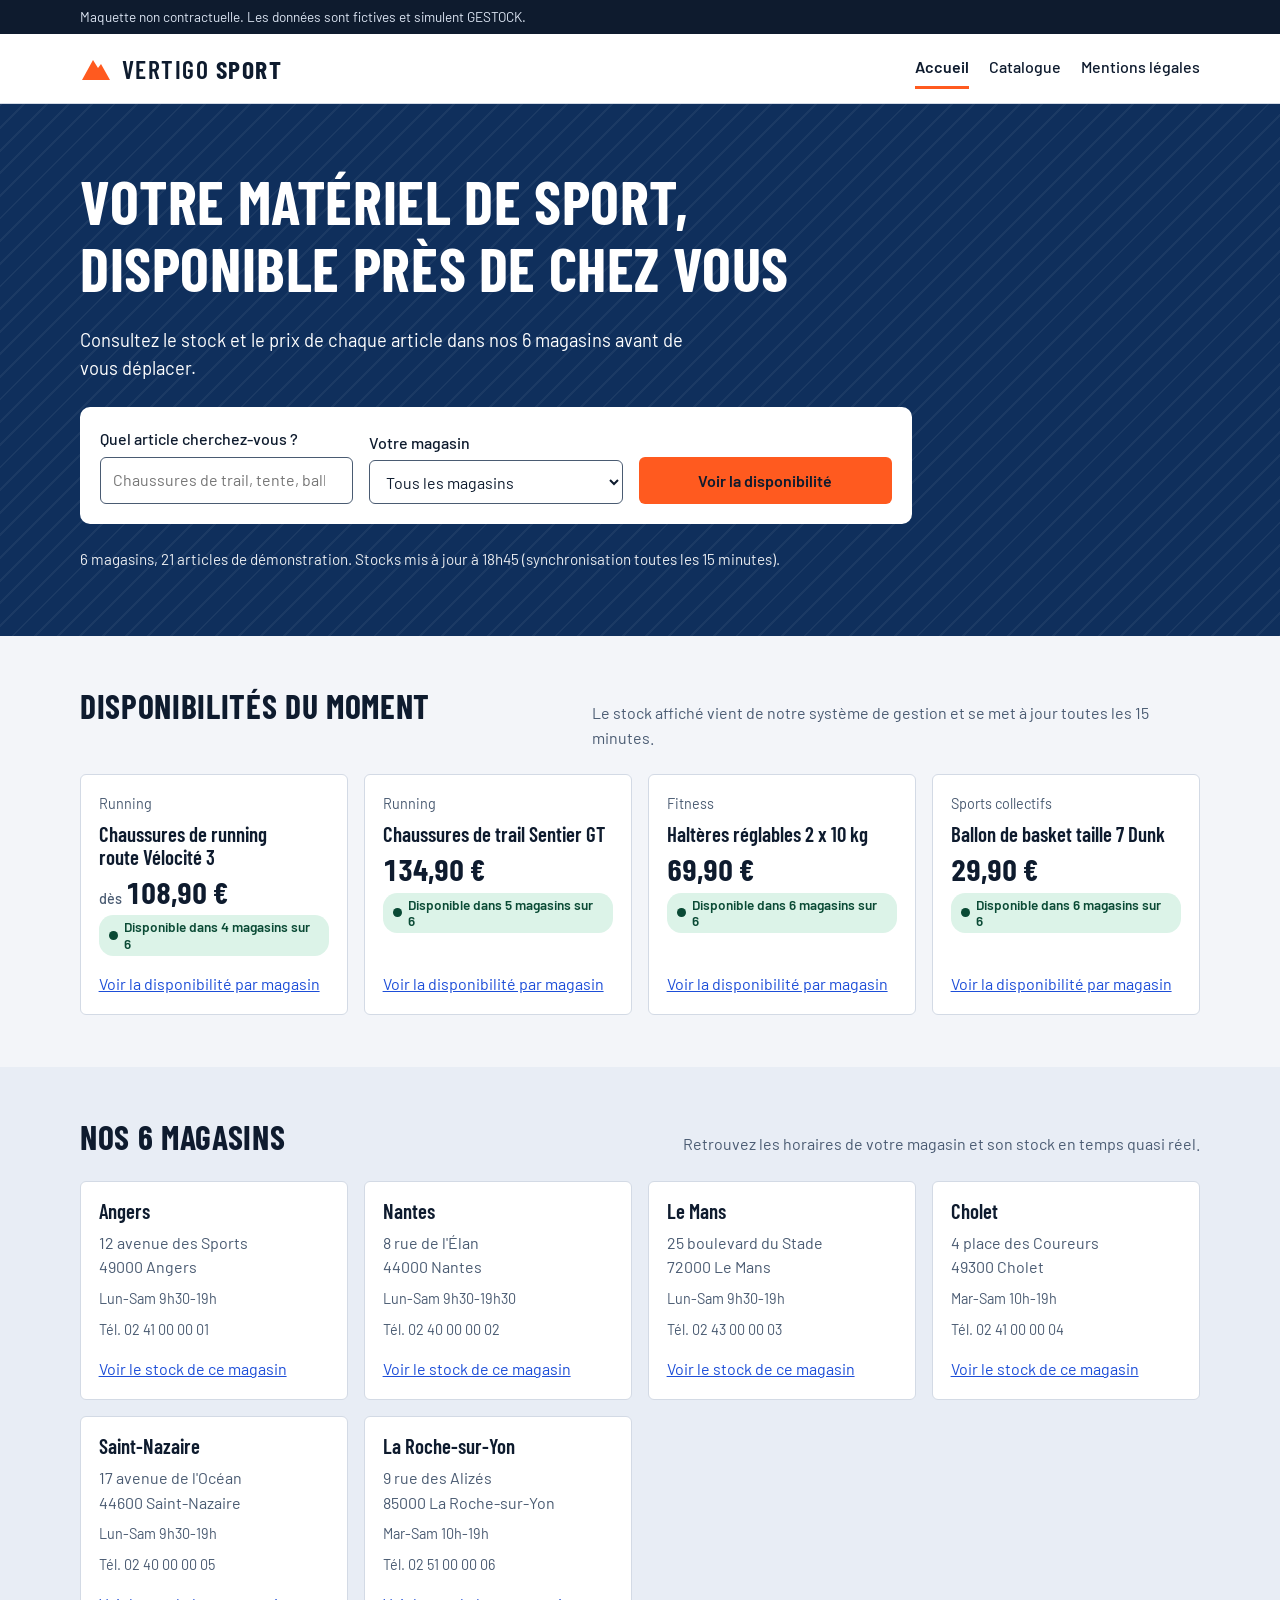
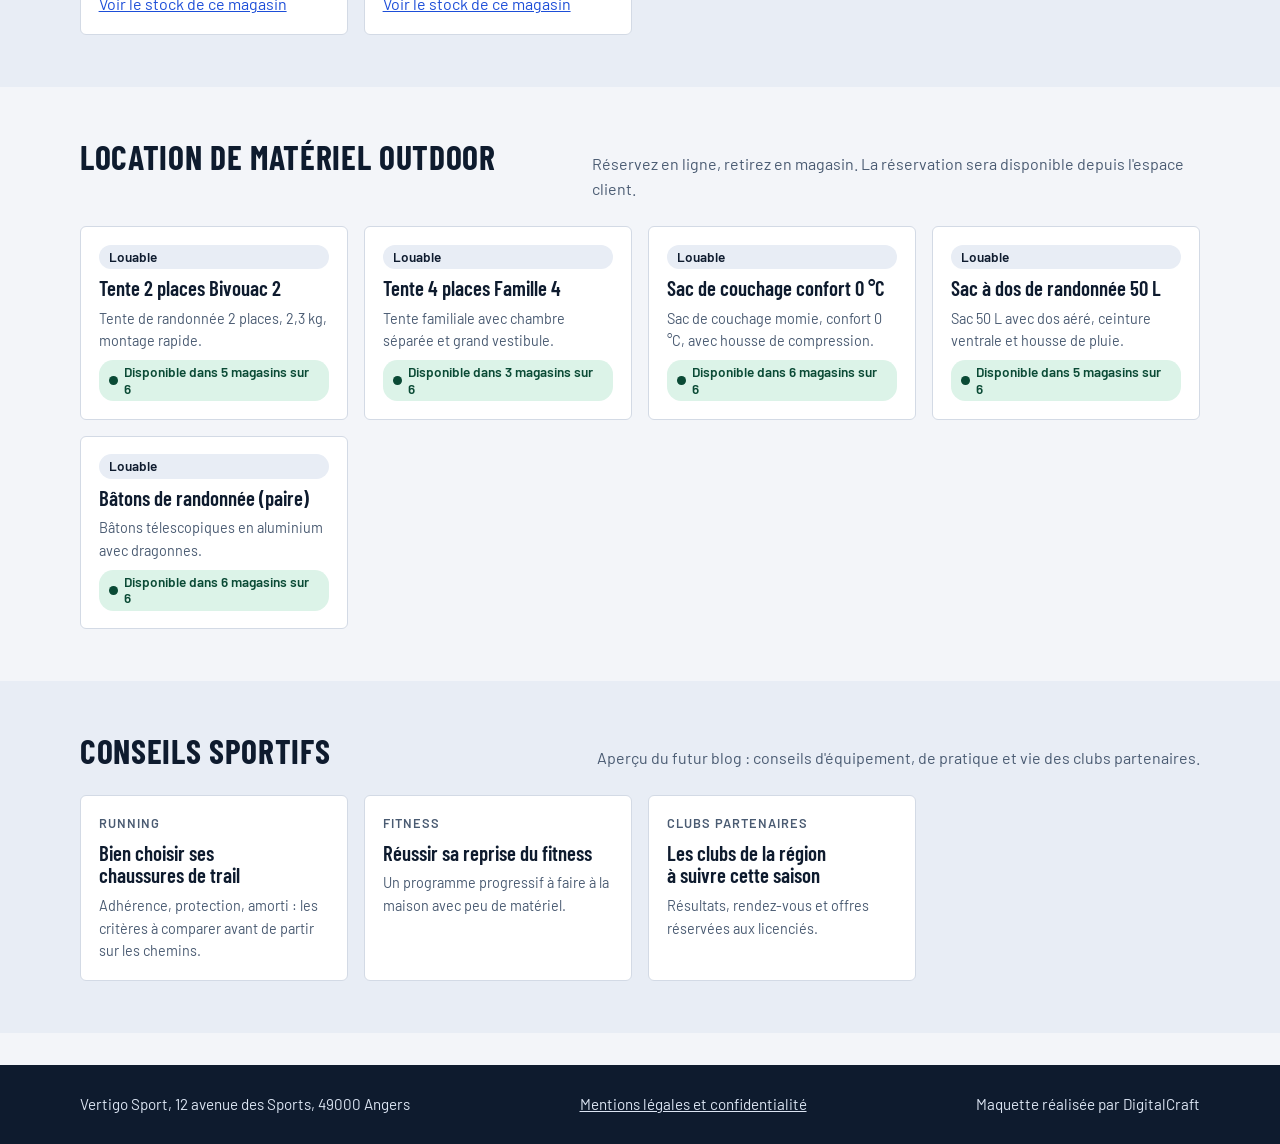
==== index.html @ e4463657 "first commit" ====
<!doctype html>
<html lang="fr">
<head>
  <meta charset="utf-8">
  <meta name="viewport" content="width=device-width, initial-scale=1">
  <title>Vertigo Sport Pays de la Loire</title>
  <meta name="description" content="Vertigo Sport, magasins de sport à Angers, Nantes, Le Mans, Cholet, Saint-Nazaire et La Roche-sur-Yon. Consultez le stock et le prix avant de vous déplacer.">
  <link rel="stylesheet" href="https://fonts.googleapis.com/css2?family=Barlow:wght@400;500;600&family=Barlow+Condensed:wght@600;700&display=swap">
  <link rel="stylesheet" href="css/style.css">
</head>
<body>
  <a class="skip" href="#contenu">Aller au contenu</a>
  <div class="bandeau-maquette"><div class="wrap">Maquette non contractuelle. Les données sont fictives et simulent GESTOCK.</div></div>

  <header class="entete">
    <div class="wrap entete-interieur">
      <a class="logo" href="index.html" aria-label="Vertigo Sport, accueil">
        <svg class="logo-pic" viewBox="0 0 32 32" width="32" height="32" aria-hidden="true"><path d="M2 27 13 7l5 8 3-4 9 16z" fill="currentColor"/></svg>
        <span class="logo-texte">VERTIGO <b>SPORT</b></span>
      </a>
      <nav aria-label="Navigation principale">
        <ul class="menu">
          <li><a href="index.html" aria-current="page">Accueil</a></li>
          <li><a href="catalogue.html">Catalogue</a></li>
          <li><a href="mentions-legales.html">Mentions légales</a></li>
        </ul>
      </nav>
    </div>
  </header>

  <main id="contenu">
    <section class="hero" aria-labelledby="titre-hero">
      <div class="wrap">
        <h1 id="titre-hero">Votre matériel de sport, disponible près de chez vous</h1>
        <p class="hero-texte">Consultez le stock et le prix de chaque article dans nos 6 magasins avant de vous déplacer.</p>
        <form class="hero-form" action="catalogue.html" method="get">
          <div>
            <label for="hero-recherche">Quel article cherchez-vous ?</label>
            <input type="search" id="hero-recherche" name="q" placeholder="Chaussures de trail, tente, ballon...">
          </div>
          <div>
            <label for="hero-magasin">Votre magasin</label>
            <select id="hero-magasin" name="magasin"></select>
          </div>
          <button class="bouton" type="submit">Voir la disponibilité</button>
        </form>
        <p class="hero-info" id="hero-info"></p>
      </div>
    </section>

    <section class="section" aria-labelledby="titre-dispo">
      <div class="wrap">
        <div class="section-tete">
          <h2 id="titre-dispo">Disponibilités du moment</h2>
          <p>Le stock affiché vient de notre système de gestion et se met à jour toutes les 15 minutes.</p>
        </div>
        <div class="grille" id="a-la-une"></div>
      </div>
    </section>

    <section class="section section-fond" aria-labelledby="titre-magasins">
      <div class="wrap">
        <div class="section-tete">
          <h2 id="titre-magasins">Nos 6 magasins</h2>
          <p>Retrouvez les horaires de votre magasin et son stock en temps quasi réel.</p>
        </div>
        <div class="grille" id="liste-magasins"></div>
      </div>
    </section>

    <section class="section" aria-labelledby="titre-location">
      <div class="wrap">
        <div class="section-tete">
          <h2 id="titre-location">Location de matériel outdoor</h2>
          <p>Réservez en ligne, retirez en magasin. La réservation sera disponible depuis l'espace client.</p>
        </div>
        <div class="grille" id="liste-location"></div>
      </div>
    </section>

    <section class="section section-fond" aria-labelledby="titre-blog">
      <div class="wrap">
        <div class="section-tete">
          <h2 id="titre-blog">Conseils sportifs</h2>
          <p>Aperçu du futur blog : conseils d'équipement, de pratique et vie des clubs partenaires.</p>
        </div>
        <div class="grille">
          <article class="fiche blog-carte">
            <p class="etiquette">Running</p>
            <h3>Bien choisir ses chaussures de trail</h3>
            <p class="petit">Adhérence, protection, amorti : les critères à comparer avant de partir sur les chemins.</p>
          </article>
          <article class="fiche blog-carte">
            <p class="etiquette">Fitness</p>
            <h3>Réussir sa reprise du fitness</h3>
            <p class="petit">Un programme progressif à faire à la maison avec peu de matériel.</p>
          </article>
          <article class="fiche blog-carte">
            <p class="etiquette">Clubs partenaires</p>
            <h3>Les clubs de la région à suivre cette saison</h3>
            <p class="petit">Résultats, rendez-vous et offres réservées aux licenciés.</p>
          </article>
        </div>
      </div>
    </section>
  </main>

  <footer class="pied">
    <div class="wrap">
      <p>Vertigo Sport, 12 avenue des Sports, 49000 Angers</p>
      <p><a href="mentions-legales.html">Mentions légales et confidentialité</a></p>
      <p>Maquette réalisée par DigitalCraft</p>
    </div>
  </footer>

  <script src="js/donnees.js"></script>
  <script src="js/commun.js"></script>
  <script src="js/accueil.js"></script>
</body>
</html>
---- css/style.css ----
/* ==========================================================================
   Maquette Vertigo Sport : feuille de style commune aux 3 pages
   Concept : bandeau "maquette" > en-tête > contenu en grille > pied de page
   ========================================================================== */

/* ---- 1. Palette et typographie (thème clair par défaut) ---------------- */
:root {
  --bg: #f3f5f9;            /* fond de page, gris bleuté */
  --surface: #ffffff;       /* cartes, tableaux, champs */
  --surface-2: #e8edf5;     /* zones secondaires */
  --ink: #0e1b2e;           /* texte principal */
  --muted: #4a5b72;         /* texte secondaire */
  --line: #d3dae5;          /* filets et bordures */
  --hero-bg: #0f2f5c;       /* bandeau d'accueil */
  --hero-ink: #ffffff;
  --band-bg: #0e1b2e;       /* bandeau "maquette" */
  --band-ink: #dbe4f2;
  --accent: #ff5a1f;        /* orange signal : boutons principaux */
  --accent-ink: #0e1b2e;
  --link: #1d4ed8;
  --focus: #1d4ed8;
  --ok-bg: #dcf3e8;   --ok-ink: #0a4a35;
  --warn-bg: #fdebc8; --warn-ink: #6b3f05;
  --bad-bg: #fbe0e0;  --bad-ink: #7a1b1b;

  --font-display: "Barlow Condensed", "Arial Narrow", "Roboto Condensed", system-ui, sans-serif;
  --font-body: "Barlow", system-ui, "Segoe UI", Arial, sans-serif;
  --radius: 6px;
  --max: 72rem;
}

@media (prefers-color-scheme: dark) {
  :root:not([data-theme="light"]) {
    --bg: #0a1424; --surface: #111e33; --surface-2: #182843;
    --ink: #e8eef8; --muted: #a6b4c9; --line: #26385a;
    --hero-bg: #0d2347; --hero-ink: #ffffff;
    --band-bg: #050b15; --band-ink: #b7c4d9;
    --accent: #ff6a33; --accent-ink: #0e1b2e;
    --link: #8db4ff; --focus: #8db4ff;
    --ok-bg: #0f3d2d;   --ok-ink: #9be6c3;
    --warn-bg: #4a3207; --warn-ink: #fbd58a;
    --bad-bg: #4a1717;  --bad-ink: #f6b4b4;
    color-scheme: dark;
  }
}
:root[data-theme="dark"] {
  --bg: #0a1424; --surface: #111e33; --surface-2: #182843;
  --ink: #e8eef8; --muted: #a6b4c9; --line: #26385a;
  --hero-bg: #0d2347; --hero-ink: #ffffff;
  --band-bg: #050b15; --band-ink: #b7c4d9;
  --accent: #ff6a33; --accent-ink: #0e1b2e;
  --link: #8db4ff; --focus: #8db4ff;
  --ok-bg: #0f3d2d;   --ok-ink: #9be6c3;
  --warn-bg: #4a3207; --warn-ink: #fbd58a;
  --bad-bg: #4a1717;  --bad-ink: #f6b4b4;
  color-scheme: dark;
}

/* ---- 2. Base ------------------------------------------------------------ */
*, *::before, *::after { box-sizing: border-box; }
body {
  margin: 0;
  background: var(--bg);
  color: var(--ink);
  font-family: var(--font-body);
  font-size: 1rem;
  line-height: 1.55;
}
h1, h2, h3 {
  font-family: var(--font-display);
  line-height: 1.1;
  margin: 0;
  text-wrap: balance;
}
h1 { font-size: clamp(2.3rem, 6.5vw, 3.8rem); font-weight: 700; text-transform: uppercase; letter-spacing: 0.01em; }
h2 { font-size: clamp(1.6rem, 4vw, 2.1rem); font-weight: 700; text-transform: uppercase; letter-spacing: 0.02em; }
h3 { font-size: 1.3rem; font-weight: 600; }
p { margin: 0; }
a { color: var(--link); }
img, svg { max-width: 100%; }
:focus-visible { outline: 3px solid var(--focus); outline-offset: 2px; }
.sr-only {
  position: absolute; width: 1px; height: 1px; padding: 0; margin: -1px;
  overflow: hidden; clip: rect(0, 0, 0, 0); white-space: nowrap; border: 0;
}
.skip {
  position: absolute; left: 0.5rem; top: -4rem; z-index: 20;
  background: var(--accent); color: var(--accent-ink); padding: 0.6rem 1rem; border-radius: var(--radius);
  font-weight: 600;
}
.skip:focus { top: 0.5rem; }

/* Conteneur : gouttière de 16 px minimum de chaque côté */
.wrap {
  width: 100%;
  max-width: var(--max);
  margin-inline: auto;
  padding-left: max(16px, env(safe-area-inset-left, 0px));
  padding-right: max(16px, env(safe-area-inset-right, 0px));
}

/* ---- 3. Bandeau "maquette" et en-tête ----------------------------------- */
.bandeau-maquette { background: var(--band-bg); color: var(--band-ink); font-size: 0.85rem; }
.bandeau-maquette .wrap { padding-block: 0.4rem; }

.entete { background: var(--surface); border-bottom: 1px solid var(--line); }
.entete-interieur { display: flex; flex-wrap: wrap; align-items: center; justify-content: space-between; gap: 0.5rem 2rem; padding-block: 0.9rem; }
.logo { display: inline-flex; align-items: center; gap: 0.6rem; color: var(--ink); text-decoration: none; }
.logo-pic { color: var(--accent); flex: none; }
.logo-texte { font-family: var(--font-display); font-weight: 600; font-size: 1.6rem; letter-spacing: 0.06em; line-height: 1; }
.logo-texte b { font-weight: 700; }
.menu { display: flex; flex-wrap: wrap; gap: 0.25rem 1.25rem; list-style: none; margin: 0; padding: 0; }
.menu a { display: inline-block; padding: 0.4rem 0; color: var(--ink); text-decoration: none; font-weight: 500; border-bottom: 3px solid transparent; }
.menu a:hover { border-bottom-color: var(--line); }
.menu a[aria-current="page"] { border-bottom-color: var(--accent); font-weight: 600; }

/* ---- 4. Boutons et champs ----------------------------------------------- */
.bouton {
  display: inline-block; cursor: pointer; text-decoration: none; text-align: center;
  font: 600 1rem/1.2 var(--font-body);
  padding: 0.75rem 1.25rem; border-radius: var(--radius); border: 2px solid transparent;
  background: var(--accent); color: var(--accent-ink);
}
.bouton:hover { filter: brightness(1.06); }
.bouton-discret { background: transparent; color: var(--ink); border-color: var(--line); }
.bouton-discret:hover { border-color: var(--muted); filter: none; }

label { display: block; font-weight: 500; margin-bottom: 0.3rem; }
input[type="text"], input[type="search"], input[type="email"], input[type="password"], select {
  width: 100%; font: inherit; color: var(--ink); background: var(--surface);
  border: 1px solid var(--muted); border-radius: var(--radius); padding: 0.65rem 0.75rem;
}
.case { display: flex; gap: 0.6rem; align-items: flex-start; margin-bottom: 0.75rem; }
.case input { margin-top: 0.3rem; width: 1.1rem; height: 1.1rem; flex: none; }
.case label { margin: 0; font-weight: 400; }

/* ---- 5. Accueil ---------------------------------------------------------- */
.hero {
  background-color: var(--hero-bg);
  background-image: repeating-linear-gradient(135deg, rgba(255,255,255,0.05) 0 2px, transparent 2px 16px);
  color: var(--hero-ink);
}
.hero .wrap { padding-block: clamp(2rem, 6vw, 4rem); display: grid; grid-template-columns: minmax(0, 1fr); gap: 1.5rem; }
.hero .wrap > * { min-width: 0; }
.hero-texte { max-width: 40rem; font-size: 1.15rem; }
.hero-form {
  background: var(--surface); color: var(--ink); border-radius: 10px;
  padding: 1.25rem; display: grid; gap: 1rem; max-width: 52rem;
  grid-template-columns: repeat(auto-fit, minmax(14rem, 1fr)); align-items: end;
}
.hero-form > * { min-width: 0; }
.hero-info { font-size: 0.95rem; opacity: 0.9; }

.section { padding-block: clamp(2rem, 5vw, 3.25rem); }
.section-fond { background: var(--surface-2); }
.section-tete { display: flex; flex-wrap: wrap; align-items: baseline; justify-content: space-between; gap: 0.5rem 1.5rem; margin-bottom: 1.5rem; }
.section-tete p { color: var(--muted); max-width: 38rem; }

.grille { display: grid; gap: 1rem; grid-template-columns: repeat(auto-fill, minmax(15.5rem, 1fr)); }
.grille > * { min-width: 0; }

.fiche {
  background: var(--surface); border: 1px solid var(--line); border-radius: var(--radius);
  padding: 1.1rem; display: flex; flex-direction: column; gap: 0.5rem;
}
.fiche address { font-style: normal; color: var(--muted); }
.fiche .bas { margin-top: auto; padding-top: 0.5rem; }
.fiche .petit { font-size: 0.9rem; color: var(--muted); }

.blog-carte .etiquette { font-size: 0.8rem; text-transform: uppercase; letter-spacing: 0.08em; color: var(--muted); font-weight: 600; }

/* ---- 6. Pastilles de stock ---------------------------------------------- */
.badge {
  display: inline-flex; align-items: center; gap: 0.4rem;
  font-size: 0.85rem; font-weight: 600; line-height: 1.2;
  padding: 0.25rem 0.65rem; border-radius: 0.9rem;
}
.badge::before { content: ""; width: 0.55rem; height: 0.55rem; border-radius: 50%; background: currentColor; flex: none; }
.badge-ok { background: var(--ok-bg); color: var(--ok-ink); }
.badge-faible { background: var(--warn-bg); color: var(--warn-ink); }
.badge-rupture { background: var(--bad-bg); color: var(--bad-ink); }
.badge-info { background: var(--surface-2); color: var(--ink); }
.badge-info::before { display: none; }

/* ---- 7. Catalogue -------------------------------------------------------- */
.page-titre { padding-block: 1.75rem 0.5rem; }
.page-titre p { color: var(--muted); margin-top: 0.5rem; }
.catalogue { display: grid; gap: 1.5rem; padding-block: 1rem 3rem; }
@media (min-width: 56rem) { .catalogue { grid-template-columns: 17rem minmax(0, 1fr); align-items: start; } }

.filtres { background: var(--surface); border: 1px solid var(--line); border-radius: var(--radius); padding: 1.1rem; display: grid; gap: 1rem; }
.filtres h2 { font-size: 1.3rem; }
.filtres .champ { min-width: 0; }

.resultats-tete { display: flex; flex-wrap: wrap; justify-content: space-between; align-items: baseline; gap: 0.25rem 1rem; margin-bottom: 1rem; }
.resultats-tete .compteur { font-weight: 600; }
.sync { color: var(--muted); font-size: 0.95rem; }

.cartes { display: grid; gap: 1rem; grid-template-columns: repeat(auto-fill, minmax(16rem, 1fr)); }
.cartes > * { min-width: 0; }
.carte { background: var(--surface); border: 1px solid var(--line); border-radius: var(--radius); display: flex; flex-direction: column; overflow: hidden; }
.carte-visuel {
  aspect-ratio: 16 / 9; max-width: 100%; display: flex; align-items: flex-end; padding: 0.75rem 1rem;
  background-color: var(--surface-2);
  background-image: repeating-linear-gradient(135deg, rgba(14,27,46,0.05) 0 2px, transparent 2px 14px);
  border-bottom: 1px solid var(--line);
}
.carte-marque { font-family: var(--font-display); font-weight: 700; font-size: 1.5rem; text-transform: uppercase; letter-spacing: 0.08em; color: var(--muted); }
.carte-corps { padding: 1rem; display: flex; flex-direction: column; gap: 0.55rem; flex: 1; }
.carte-meta { font-size: 0.8rem; text-transform: uppercase; letter-spacing: 0.08em; color: var(--muted); font-weight: 600; }
.carte-desc { color: var(--muted); font-size: 0.95rem; }
.carte-prix { font-family: var(--font-display); font-size: 1.9rem; font-weight: 700; font-variant-numeric: tabular-nums; line-height: 1; }
.carte-prix .des { font-family: var(--font-body); font-size: 0.9rem; font-weight: 500; color: var(--muted); margin-right: 0.3rem; }
.carte-ref { font-size: 0.8rem; color: var(--muted); font-variant-numeric: tabular-nums; margin-top: auto; padding-top: 0.25rem; }

details.dispo { border-top: 1px solid var(--line); padding-top: 0.6rem; }
details.dispo summary { cursor: pointer; font-weight: 600; color: var(--link); }
.tableau-defile { overflow-x: auto; margin-top: 0.6rem; }
table { border-collapse: collapse; width: 100%; font-size: 0.9rem; font-variant-numeric: tabular-nums; }
th, td { text-align: left; padding: 0.4rem 0.5rem; border-bottom: 1px solid var(--line); vertical-align: middle; }
th { color: var(--muted); font-weight: 600; white-space: nowrap; }
tr.choisi td { background: var(--surface-2); }

.vide { background: var(--surface); border: 1px dashed var(--muted); border-radius: var(--radius); padding: 2rem 1.25rem; text-align: center; display: grid; gap: 1rem; justify-items: center; }

/* ---- 8. Mentions légales ------------------------------------------------- */
.texte { max-width: 46rem; padding-block: 1rem 3rem; }
.texte h2 { margin-top: 2rem; margin-bottom: 0.6rem; }
.texte h3 { margin-top: 1.25rem; margin-bottom: 0.35rem; }
.texte ul, .texte ol { padding-left: 1.25rem; margin: 0.5rem 0; }
.texte li { margin-bottom: 0.35rem; }
.exemple-form { background: var(--surface); border: 1px solid var(--line); border-radius: var(--radius); padding: 1.25rem; display: grid; gap: 0.9rem; margin-top: 1rem; }
.exemple-form .rangee { display: grid; gap: 0.9rem; grid-template-columns: repeat(auto-fit, minmax(12rem, 1fr)); }
.exemple-form .rangee > * { min-width: 0; }
.exemple-form .note { color: var(--muted); font-size: 0.9rem; }
.message { padding: 0.75rem 1rem; border-radius: var(--radius); background: var(--ok-bg); color: var(--ok-ink); font-weight: 500; }

/* ---- 9. Pied de page ----------------------------------------------------- */
.pied { background: var(--band-bg); color: var(--band-ink); margin-top: 2rem; }
.pied .wrap { padding-block: 1.75rem; display: flex; flex-wrap: wrap; gap: 0.75rem 2rem; justify-content: space-between; font-size: 0.95rem; }
.pied a { color: var(--band-ink); }

@media (prefers-reduced-motion: reduce) { * { transition: none !important; animation: none !important; } }
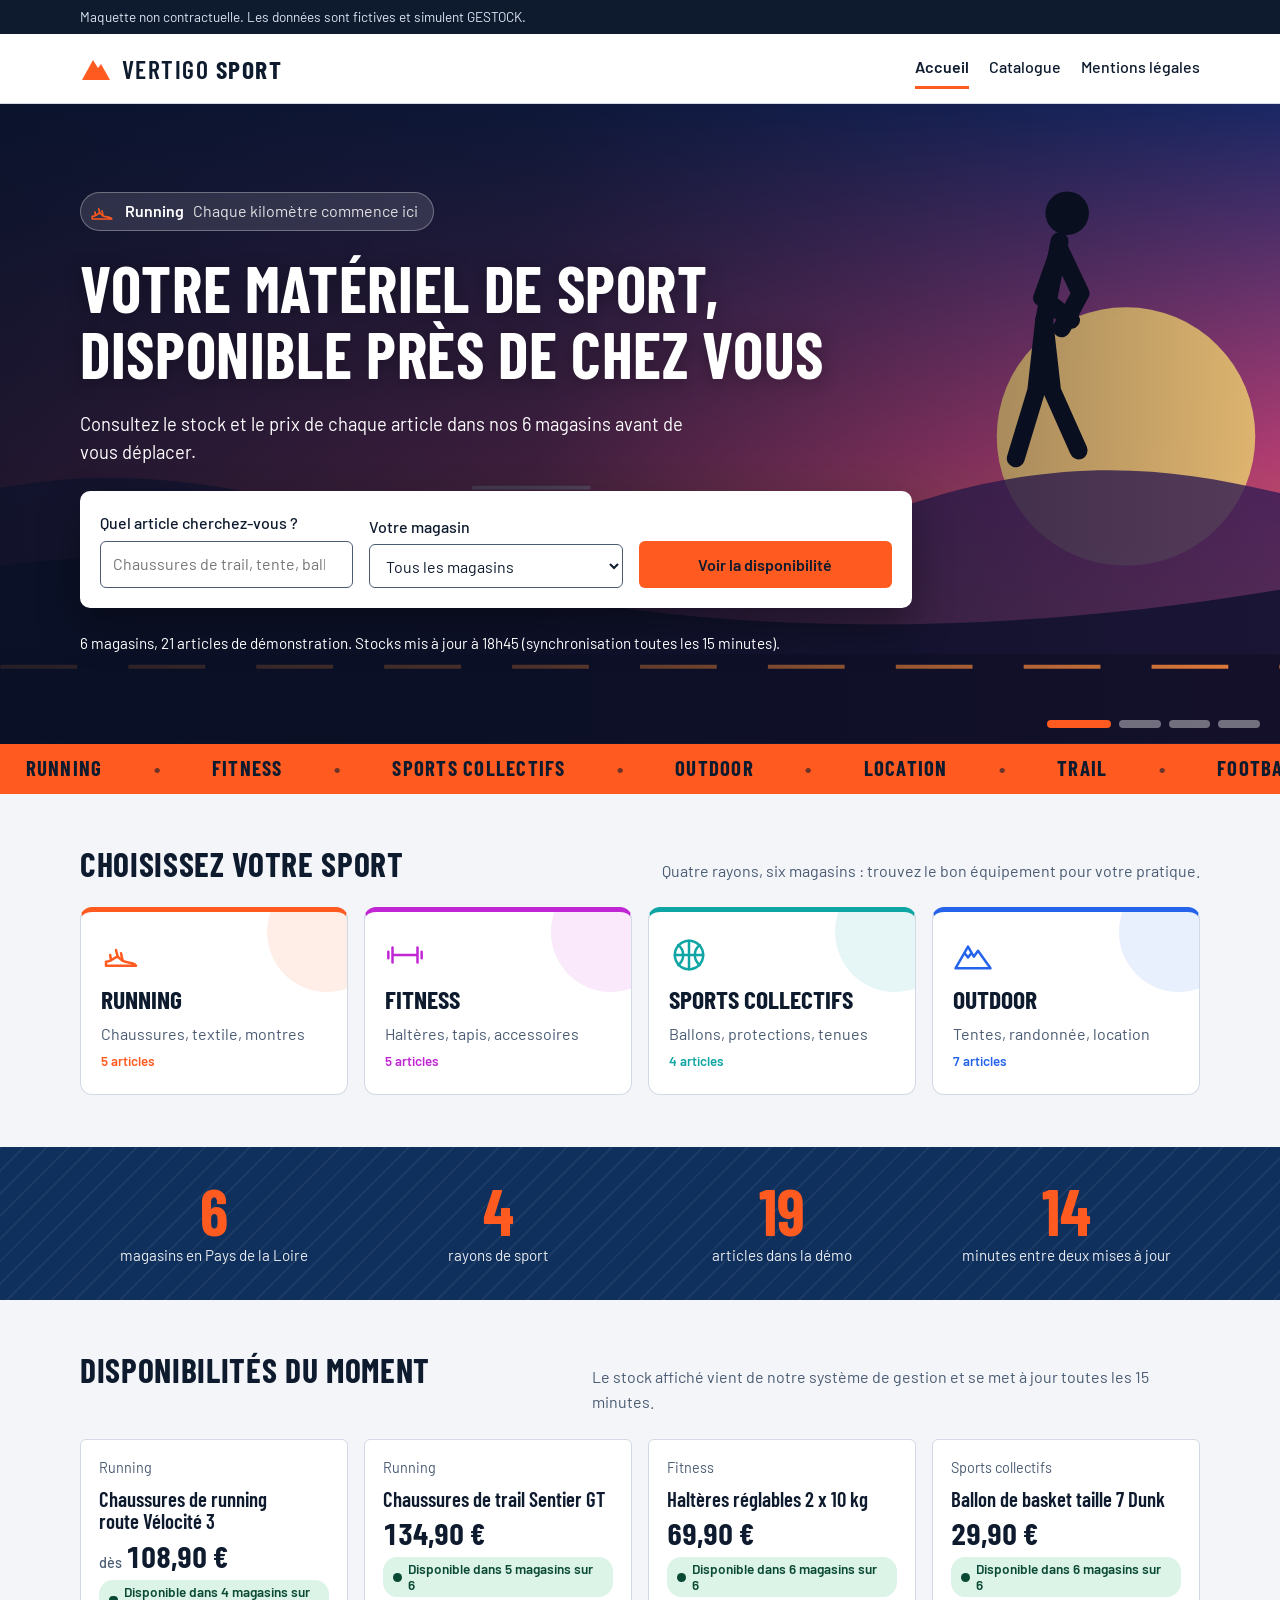
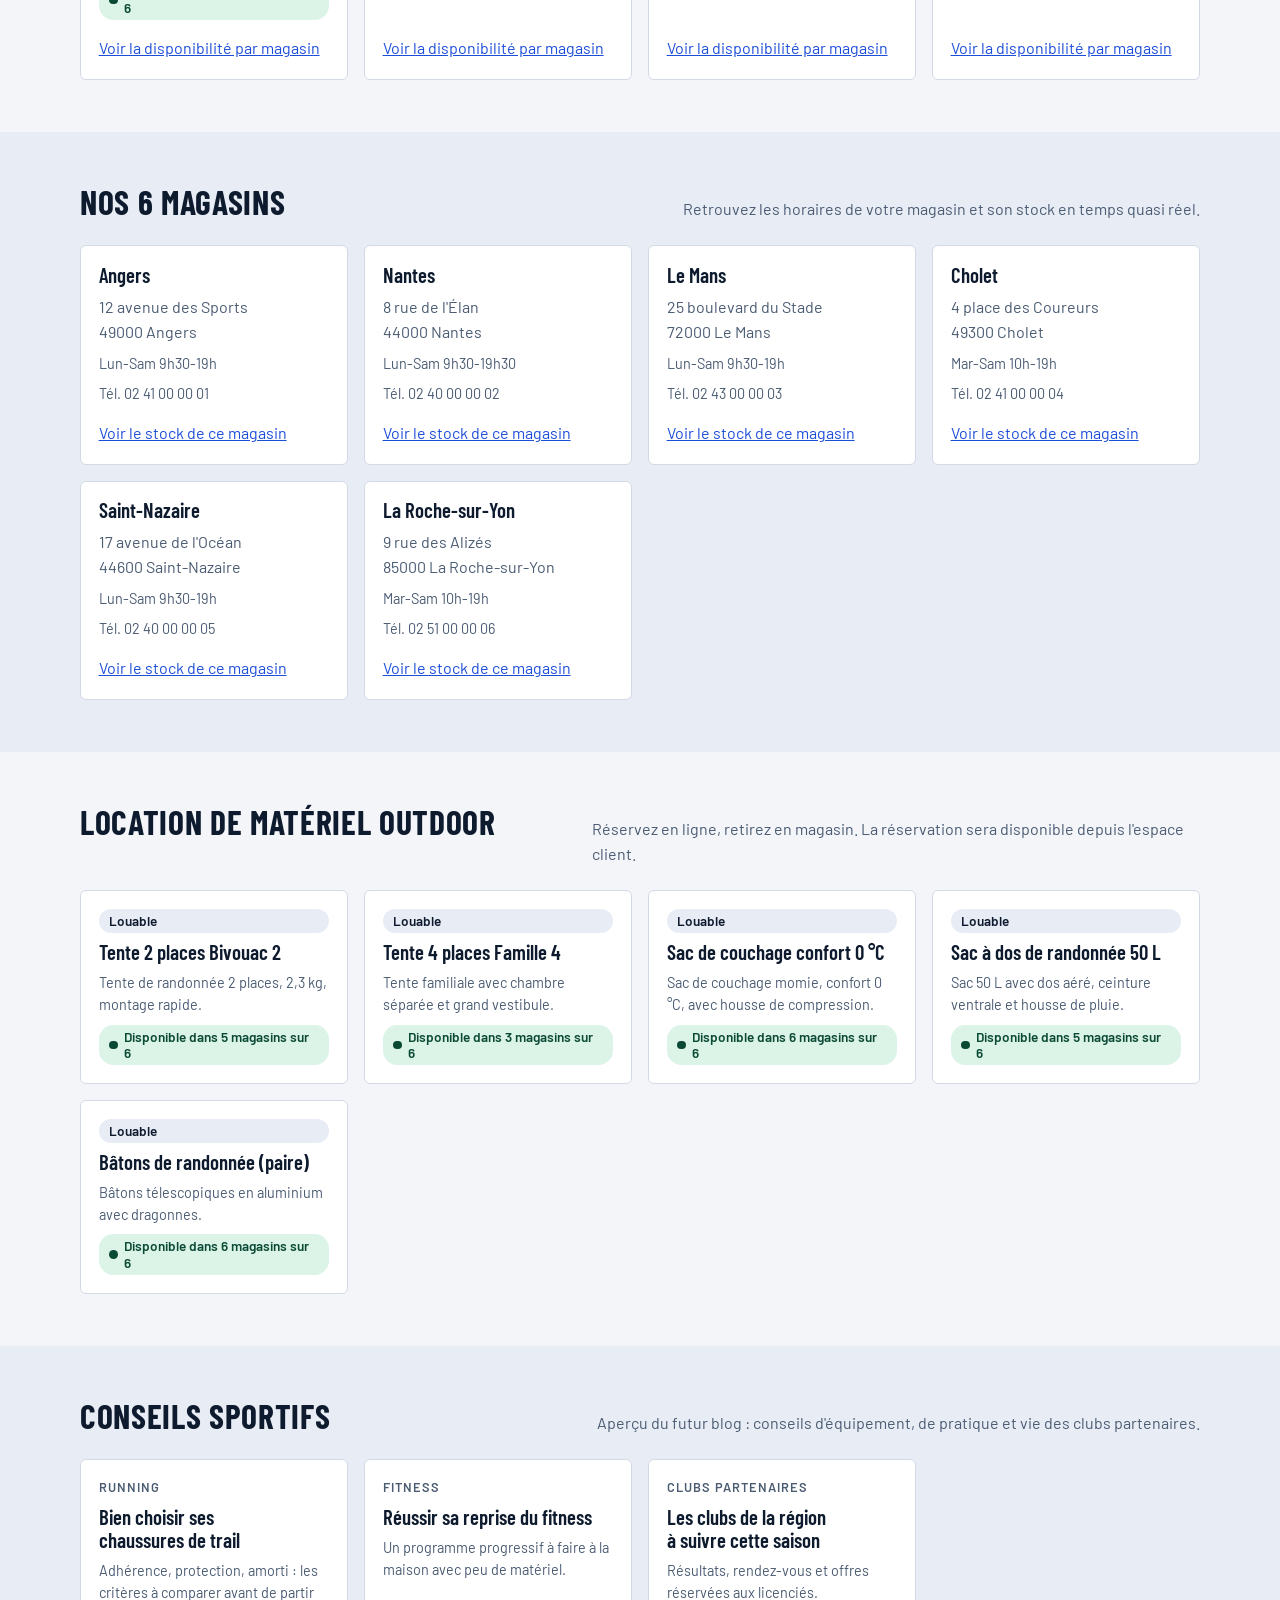
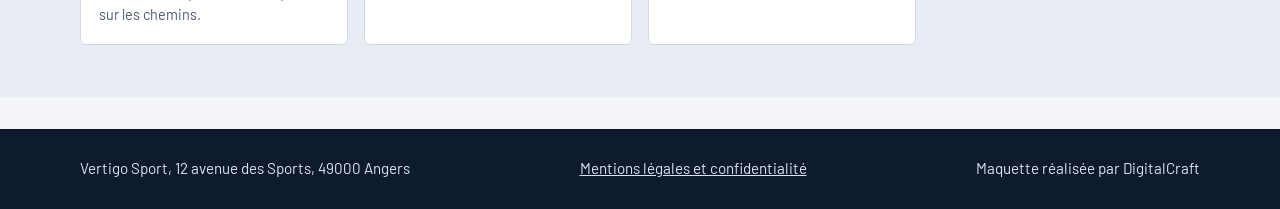
==== commit 583114fd: "new catalogue" ====
--- a/index.html
+++ b/index.html
@@ -7,6 +7,7 @@
   <meta name="description" content="Vertigo Sport, magasins de sport à Angers, Nantes, Le Mans, Cholet, Saint-Nazaire et La Roche-sur-Yon. Consultez le stock et le prix avant de vous déplacer.">
   <link rel="stylesheet" href="https://fonts.googleapis.com/css2?family=Barlow:wght@400;500;600&family=Barlow+Condensed:wght@600;700&display=swap">
   <link rel="stylesheet" href="css/style.css">
+  <link rel="stylesheet" href="css/sport.css">
 </head>
 <body>
   <a class="skip" href="#contenu">Aller au contenu</a>
@@ -30,7 +31,9 @@
 
   <main id="contenu">
     <section class="hero" aria-labelledby="titre-hero">
+      <div class="hero-scenes" aria-hidden="false"></div>
       <div class="wrap">
+        <p class="hero-chip" id="hero-chip" aria-live="off"></p>
         <h1 id="titre-hero">Votre matériel de sport, disponible près de chez vous</h1>
         <p class="hero-texte">Consultez le stock et le prix de chaque article dans nos 6 magasins avant de vous déplacer.</p>
         <form class="hero-form" action="catalogue.html" method="get">
@@ -45,6 +48,27 @@
           <button class="bouton" type="submit">Voir la disponibilité</button>
         </form>
         <p class="hero-info" id="hero-info"></p>
+      </div>
+    </section>
+
+    <div class="ticker" id="ticker" aria-hidden="true"></div>
+
+    <section class="section" aria-labelledby="titre-rayons">
+      <div class="wrap">
+        <div class="section-tete">
+          <h2 id="titre-rayons">Choisissez votre sport</h2>
+          <p>Quatre rayons, six magasins : trouvez le bon équipement pour votre pratique.</p>
+        </div>
+        <div class="rayons" id="rayons"></div>
+      </div>
+    </section>
+
+    <section class="stats" aria-label="Chiffres clés">
+      <div class="wrap">
+        <p class="stat"><b data-compte="magasins">0</b><span>magasins en Pays de la Loire</span></p>
+        <p class="stat"><b data-compte="rayons">0</b><span>rayons de sport</span></p>
+        <p class="stat"><b data-compte="articles">0</b><span>articles dans la démo</span></p>
+        <p class="stat"><b data-compte="minutes">0</b><span>minutes entre deux mises à jour</span></p>
       </div>
     </section>
 
@@ -116,5 +140,6 @@
   <script src="js/donnees.js"></script>
   <script src="js/commun.js"></script>
   <script src="js/accueil.js"></script>
+  <script src="js/sport.js"></script>
 </body>
 </html>
--- a/css/sport.css
+++ b/css/sport.css
@@ -0,0 +1,91 @@
+/* sport.css : couche "ambiance sportive" ajoutée à style.css (héros animé, rayons, chiffres, bandeaux). */
+
+/* ---- Héros avec scènes ---- */
+.hero { position: relative; overflow: hidden; isolation: isolate; }
+.hero .wrap { position: relative; z-index: 2; padding-block: clamp(2.5rem, 8vw, 5.5rem); }
+.hero-scenes { position: absolute; inset: 0; z-index: 0; }
+.scene { position: absolute; inset: 0; opacity: 0; transition: opacity 1s ease; }
+.scene.actif { opacity: 1; }
+.scene svg { width: 100%; height: 100%; display: block; }
+.hero::after { /* voile pour garder le texte lisible sur toutes les scènes */
+  content: ""; position: absolute; inset: 0; z-index: 1; pointer-events: none;
+  background: linear-gradient(90deg, rgba(8,16,36,.88) 0%, rgba(8,16,36,.72) 42%, rgba(8,16,36,.1) 100%);
+}
+.hero h1 { font-size: clamp(2.2rem, 6vw, 4rem); line-height: 1.02; text-transform: uppercase; max-width: 14em; text-shadow: 0 2px 18px rgba(0,0,0,.35); animation: monte .8s both; }
+.hero-texte, .hero-form, .hero-info { animation: monte .8s .15s both; }
+.hero-form { animation-delay: .3s; box-shadow: 0 18px 40px rgba(0,0,0,.35); }
+.hero-chip { display: inline-flex; align-items: center; gap: .6rem; flex-wrap: wrap; width: fit-content; max-width: 100%;
+  background: rgba(255,255,255,.12); border: 1px solid rgba(255,255,255,.3); backdrop-filter: blur(6px);
+  padding: .35rem .9rem .35rem .5rem; border-radius: 999px; color: #fff; font-weight: 600; }
+.hero-chip svg { width: 26px; height: 26px; color: var(--accent); }
+.hero-chip em { font-style: normal; font-weight: 400; opacity: .85; }
+.hero-points { position: absolute; right: 1.25rem; bottom: 1rem; z-index: 3; display: flex; gap: .5rem; }
+.hero-points button { width: 2.6rem; height: .5rem; border: 0; border-radius: 4px; background: rgba(255,255,255,.4); cursor: pointer; padding: 0; transition: background .3s, width .3s; }
+.hero-points button.on { background: var(--accent); width: 4rem; }
+.hero-points button:focus-visible { outline: 3px solid #fff; outline-offset: 2px; }
+
+/* mouvements des scènes */
+.piste { animation: defile 1.2s linear infinite; }
+.trait { animation: filant 1.1s ease-in-out infinite; }
+.t2 { animation-delay: -.35s; } .t3 { animation-delay: -.7s; }
+.nuage { animation: derive 26s linear infinite alternate; } .n2 { animation-duration: 38s; }
+.derive-l { animation: derive 18s ease-in-out infinite alternate; }
+.onde { transform-box: fill-box; transform-origin: center; animation: onde 2.4s ease-out infinite; } .o2 { animation-delay: -1.2s; }
+.ecg { stroke-dasharray: 1400; animation: trace 3s linear infinite; }
+@keyframes defile { to { stroke-dashoffset: -100; } }
+@keyframes filant { 0%,100% { transform: translateX(0); opacity: .2; } 50% { transform: translateX(-30px); opacity: .8; } }
+@keyframes derive { to { transform: translateX(60px); } }
+@keyframes onde { from { transform: scale(.6); opacity: .9; } to { transform: scale(1.7); opacity: 0; } }
+@keyframes trace { from { stroke-dashoffset: 1400; } to { stroke-dashoffset: 0; } }
+@keyframes monte { from { opacity: 0; transform: translateY(18px); } to { opacity: 1; transform: none; } }
+
+/* ---- Bandeau défilant ---- */
+.ticker { background: var(--accent); color: var(--accent-ink); overflow: hidden; white-space: nowrap; font-family: var(--font-display); font-weight: 700; font-size: 1.3rem; text-transform: uppercase; letter-spacing: .06em; }
+.ticker-piste { display: inline-flex; animation: ticker 30s linear infinite; }
+.ticker span { padding: .55rem 1.6rem; } .ticker span::after { content: "\2022"; margin-left: 3.2rem; opacity: .6; }
+.ticker:hover .ticker-piste { animation-play-state: paused; }
+@keyframes ticker { to { transform: translateX(-50%); } }
+
+/* ---- Rayons ---- */
+.rayons { display: grid; gap: 1rem; grid-template-columns: repeat(auto-fit, minmax(13rem, 1fr)); }
+.rayon { --c: var(--accent); display: grid; gap: .25rem; padding: 1.4rem 1.25rem; border-radius: 12px; text-decoration: none; color: var(--ink);
+  background: var(--surface); border: 1px solid var(--line); border-top: 5px solid var(--c); position: relative; overflow: hidden; transition: transform .25s, box-shadow .25s; }
+.rayon::before { content: ""; position: absolute; right: -40px; top: -40px; width: 120px; height: 120px; border-radius: 50%; background: var(--c); opacity: .1; transition: transform .4s; }
+.rayon:hover, .rayon:focus-visible { transform: translateY(-6px); box-shadow: 0 14px 30px rgba(0,0,0,.18); }
+.rayon:hover::before { transform: scale(2.6); }
+.rayon-ico { color: var(--c); display: inline-flex; width: fit-content; }
+.rayon:hover .rayon-ico svg { animation: saute .6s ease; }
+.rayon strong { font-family: var(--font-display); font-size: 1.6rem; text-transform: uppercase; }
+.rayon span:not(.rayon-ico), .rayon small { color: var(--muted); } .rayon small { font-weight: 600; color: var(--c); }
+@keyframes saute { 40% { transform: translateY(-8px) rotate(-8deg); } }
+
+/* ---- Chiffres clés ---- */
+.stats { background: var(--hero-bg); color: #fff; background-image: repeating-linear-gradient(135deg, rgba(255,255,255,.05) 0 2px, transparent 2px 16px); }
+.stats .wrap { display: grid; gap: 1rem; grid-template-columns: repeat(auto-fit, minmax(9rem, 1fr)); padding-block: 2rem; text-align: center; }
+.stat b { display: block; font-family: var(--font-display); font-size: clamp(2.6rem, 7vw, 4rem); line-height: 1; color: var(--accent); }
+.stat span { font-size: .95rem; opacity: .9; }
+
+/* ---- Apparition au défilement ---- */
+.reveal { opacity: 0; transform: translateY(22px); transition: opacity .6s ease, transform .6s ease; }
+.reveal.vu { opacity: 1; transform: none; }
+.fiche { transition: transform .25s, box-shadow .25s; }
+.fiche:hover { transform: translateY(-4px); box-shadow: 0 12px 26px rgba(0,0,0,.14); }
+
+/* ---- Bandeau sportif des pages intérieures ---- */
+.bandeau-sport { position: relative; height: 5.5rem; overflow: hidden; background: linear-gradient(90deg, var(--hero-bg), #1d4ed8); color: #fff; }
+.bs-piste { position: absolute; inset: 0; background: repeating-linear-gradient(115deg, rgba(255,255,255,.09) 0 14px, transparent 14px 42px); background-size: 84px 100%; animation: bande 2.4s linear infinite; }
+.bs-piste i { position: absolute; left: 0; right: 0; height: 2px; background: rgba(255,255,255,.3); } .bs-piste i:nth-child(1){top:30%} .bs-piste i:nth-child(2){top:50%} .bs-piste i:nth-child(3){top:70%}
+.bs-icones { position: relative; height: 100%; display: flex; justify-content: flex-end; align-items: center; gap: 2rem; padding-inline: max(1.25rem, calc((100% - var(--max)) / 2)); }
+.bs-icones svg { width: 2.4rem; height: 2.4rem; animation: flotte 3s ease-in-out infinite; } .bs-icones svg:nth-child(2){animation-delay:-.7s} .bs-icones svg:nth-child(3){animation-delay:-1.4s} .bs-icones svg:nth-child(4){animation-delay:-2.1s}
+@keyframes bande { to { background-position: 84px 0; } }
+@keyframes flotte { 50% { transform: translateY(-7px); } }
+
+@media (max-width: 40rem) {
+  .hero::after { background: linear-gradient(180deg, rgba(8,16,36,.8), rgba(8,16,36,.6)); }
+  .bs-icones svg:nth-child(n+3) { display: none; }
+}
+@media (prefers-reduced-motion: reduce) {
+  *, *::before, *::after { animation: none !important; transition: none !important; }
+  .reveal { opacity: 1; transform: none; }
+}
+.scene img { width: 100%; height: 100%; object-fit: cover; display: block; }
